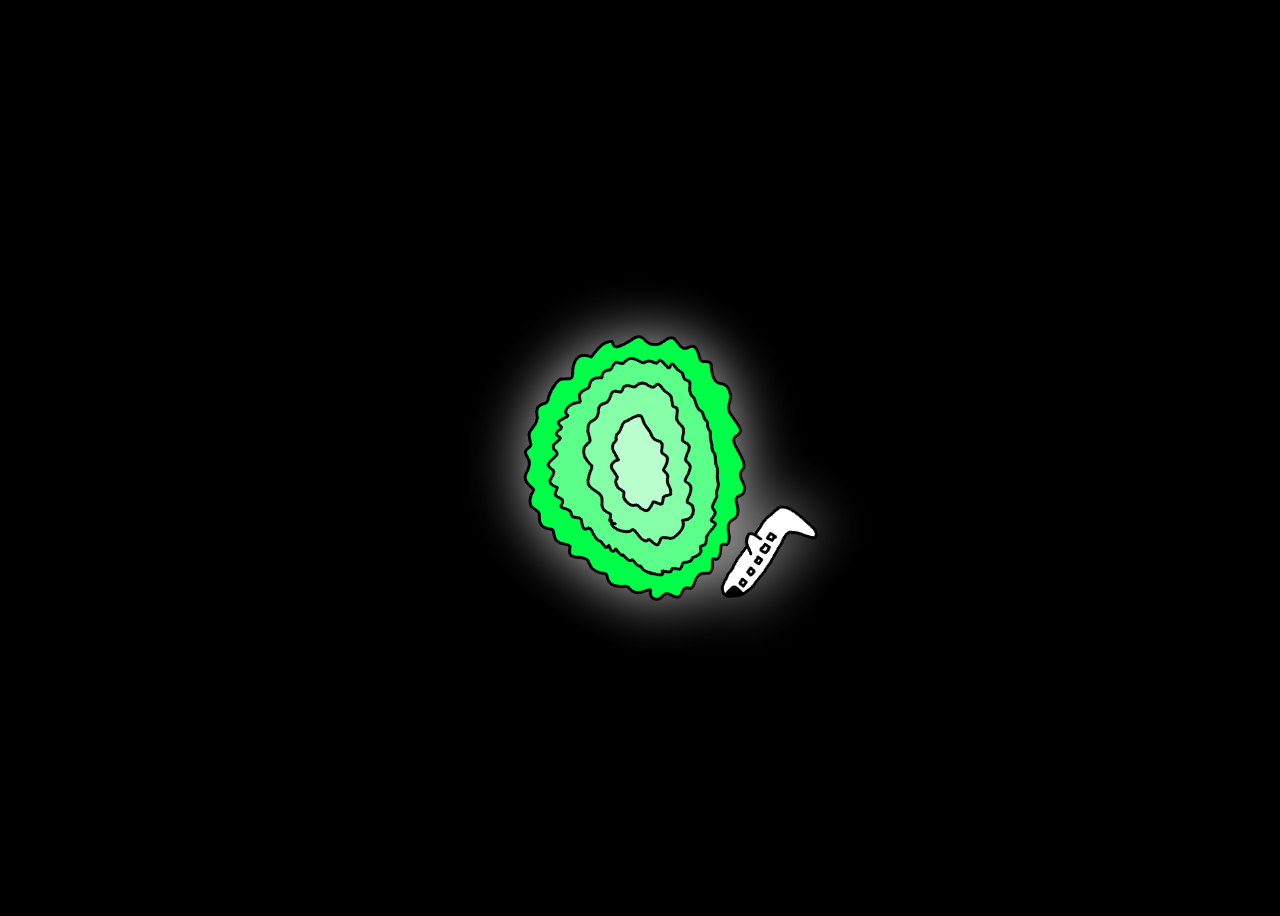
==== screensaverthing/index.html @ 10cb0542 "Add a screen saver thing Added a screen saver thing for my tablet for when im programming, VERY insp" ====
<!DOCTYPE html>
<html lang="en">

<head>
	<title>ScreenSaverThing</title>
	<link href="style.css" rel="stylesheet">
</head>
<body>
	<div id="o">
		<img id="e" src="drawingBG.png">
	</div>
</body>
<script>

	let img = document.getElementById("e");
	let d = document.getElementById("o");
	let rotation = 0;
	function fullscreen() {
		if (!document.fullscreenElement) {
			document.documentElement.requestFullscreen();
		} else {
			document.exitFullscreen();
		}
	}
	function uh() {
		if ( d.clientWidth > d.clientHeight ) {
			img.width  = d.clientHeight/2;
			img.height = d.clientHeight/2;
			img.style.marginLeft = (d.clientWidth/2  - d.clientHeight/4) + "px";
			img.style.marginTop  = (d.clientHeight/2 - d.clientHeight/4) + "px";
		} else {
			img.width  = d.clientWidth/2;
			img.height = d.clientWidth/2;
			img.style.marginLeft = (d.clientWidth/2  - d.clientWidth/4) + "px";
			img.style.marginTop  = (d.clientHeight/2 - d.clientWidth/4) + "px";
		}
		addEventListener("click", (event) => { })

		onclick = (event) => {fullscreen();}
		rotation += 1
		img.style.rotate = rotation + "deg";
	}
	setInterval(uh, 10);

</script>

</html>
---- screensaverthing/style.css ----
html {
	background-color: rgb(0 0 0);
}
div {
	width:   100vw;
	height:  100vh;
}
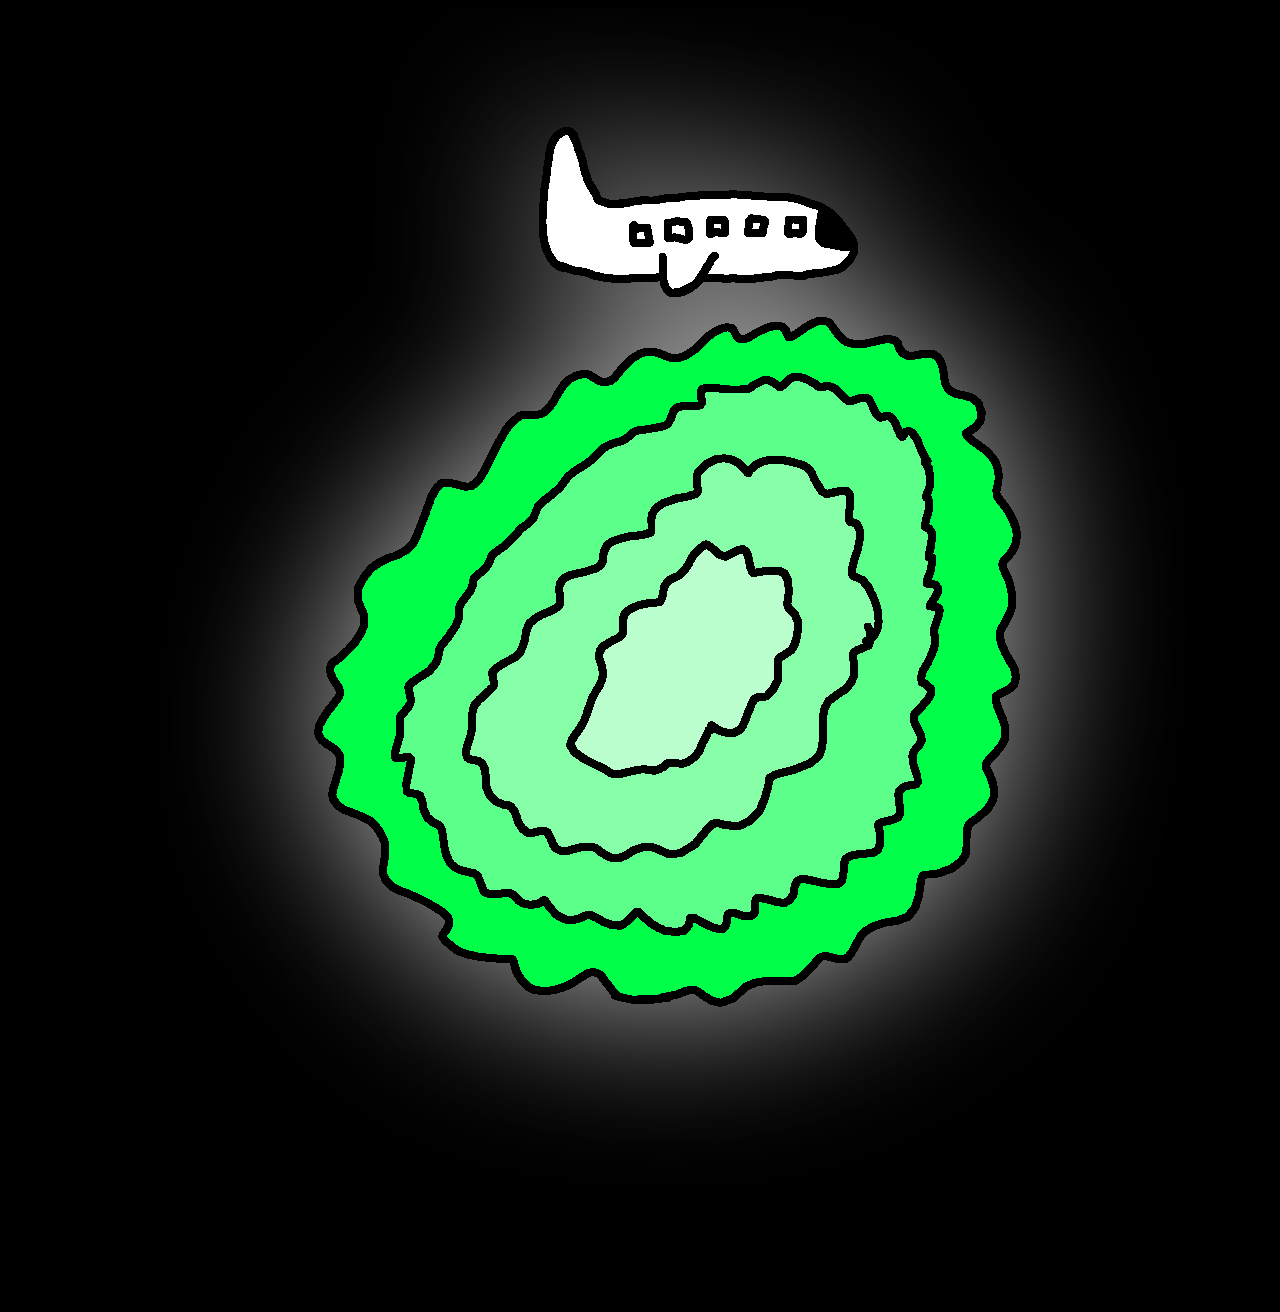
==== commit 7e1710d7: "um start blooky making and add nosleep to screen saver thing" ====
--- a/screensaverthing/index.html
+++ b/screensaverthing/index.html
@@ -12,14 +12,19 @@
 </body>
 <script>
 
+	import NoSleep from 'nosleep.js';
+	var noSleep = new NoSleep();
+
 	let img = document.getElementById("e");
 	let d = document.getElementById("o");
 	let rotation = 0;
 	function fullscreen() {
 		if (!document.fullscreenElement) {
 			document.documentElement.requestFullscreen();
+			noSleep.enable();
 		} else {
 			document.exitFullscreen();
+			noSleep.disable();
 		}
 	}
 	function uh() {
@@ -36,7 +41,7 @@
 		}
 		addEventListener("click", (event) => { })
 
-		onclick = (event) => {fullscreen();}
+		onclick = (event) => {fullscreen(); }
 		rotation += 1
 		img.style.rotate = rotation + "deg";
 	}
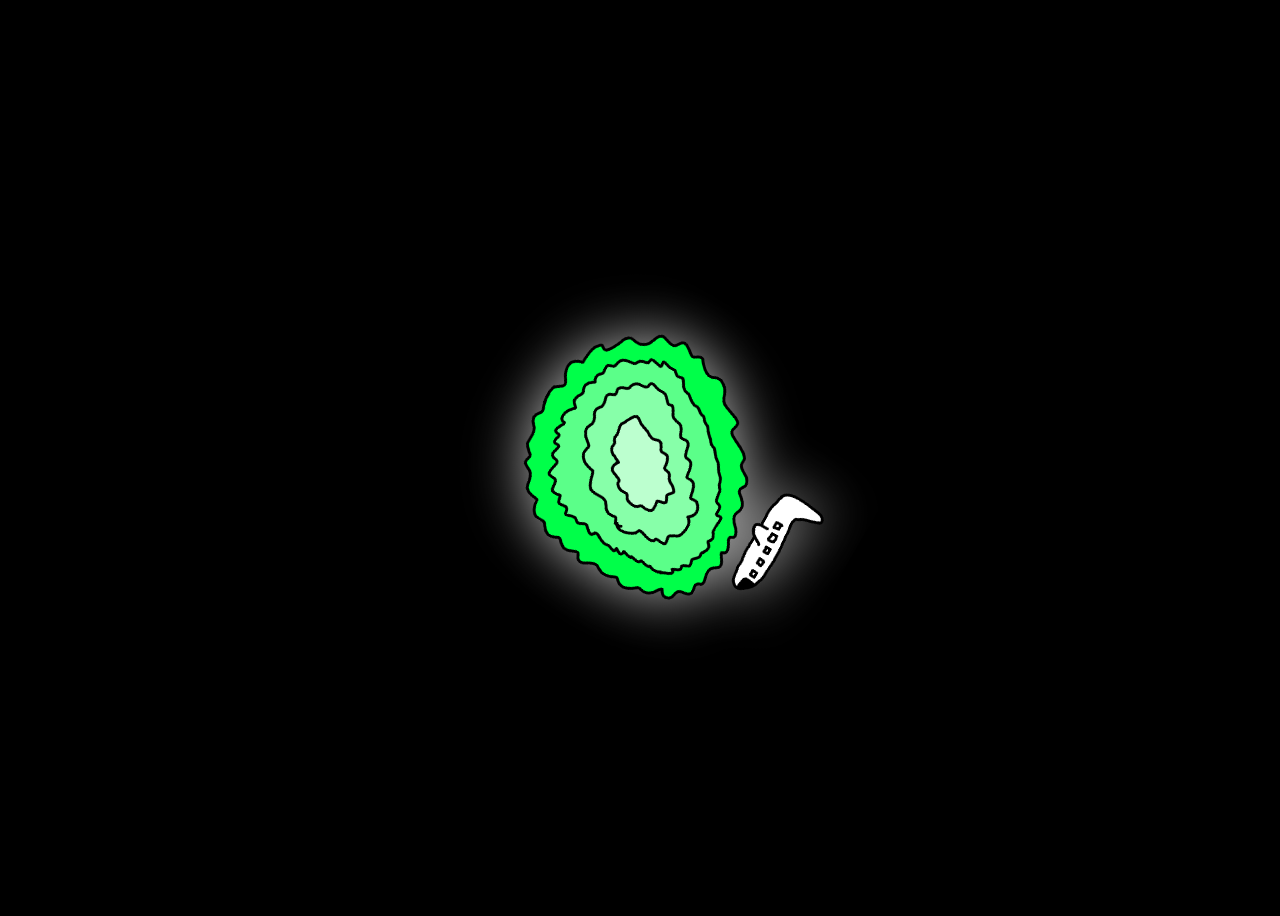
==== commit 094317fc: "fix nosleep" ====
--- a/screensaverthing/index.html
+++ b/screensaverthing/index.html
@@ -10,9 +10,9 @@
 		<img id="e" src="drawingBG.png">
 	</div>
 </body>
+<script src="nosleep.js"></script>
 <script>
 
-	import NoSleep from 'nosleep.js';
 	var noSleep = new NoSleep();
 
 	let img = document.getElementById("e");
